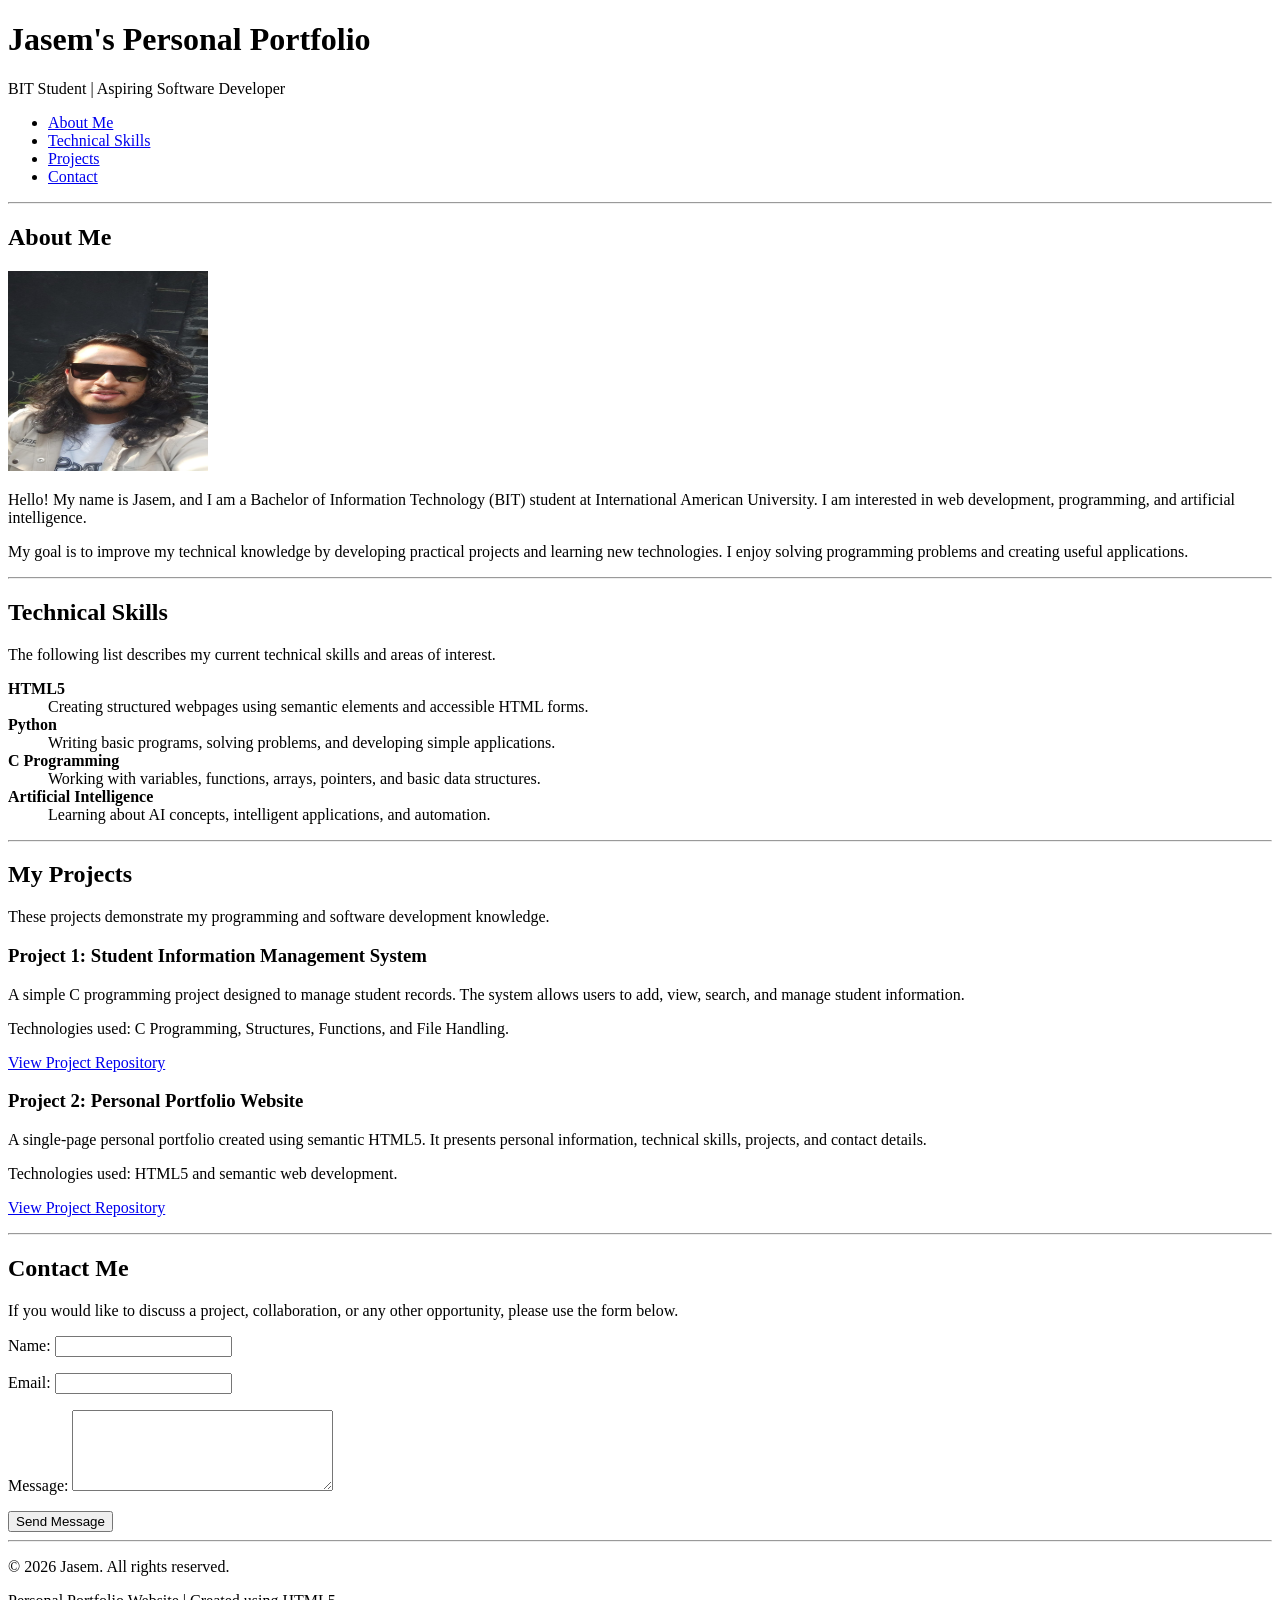
==== index.html @ 4347d5b0 "inital commit" ====
<!DOCTYPE html>
<html lang="en">

<head>
    <meta charset="UTF-8">
    <meta name="viewport" content="width=device-width, initial-scale=1.0">
    <title>Jasem | Personal Portfolio</title>
    <meta name="description" content="Personal portfolio of Jasem, a BIT student and aspiring software developer.">
</head>

<body>

    <header>
        <h1>Jasem's Personal Portfolio</h1>

        <p>BIT Student | Aspiring Software Developer</p>

        <nav aria-label="Main navigation">
            <ul>
                <li><a href="#about">About Me</a></li>
                <li><a href="#skills">Technical Skills</a></li>
                <li><a href="#projects">Projects</a></li>
                <li><a href="#contact">Contact</a></li>
            </ul>
        </nav>
    </header>

    <hr>

    <main>

        <section id="about">
            <h2>About Me</h2>

            <img src="images/profile.jpeg"
                 alt="Profile photograph of Jasem"
                 width="200"
                 height="200">

            <p>
                Hello! My name is Jasem, and I am a Bachelor of
                Information Technology (BIT) student at International
                 American University. I am interested in web development,
                programming, and artificial intelligence.
            </p>

            <p>
                My goal is to improve my technical knowledge by
                developing practical projects and learning new
                technologies. I enjoy solving programming problems
                and creating useful applications.
            </p>
        </section>

        <hr>

        <section id="skills">
            <h2>Technical Skills</h2>

            <p>
                The following list describes my current technical
                skills and areas of interest.
            </p>

            <dl>
                <dt><strong>HTML5</strong></dt>
                <dd>
                    Creating structured webpages using semantic
                    elements and accessible HTML forms.
                </dd>

                <dt><strong>Python</strong></dt>
                <dd>
                    Writing basic programs, solving problems,
                    and developing simple applications.
                </dd>

                <dt><strong>C Programming</strong></dt>
                <dd>
                    Working with variables, functions, arrays,
                    pointers, and basic data structures.
                </dd>

                <dt><strong>Artificial Intelligence</strong></dt>
                <dd>
                    Learning about AI concepts, intelligent
                    applications, and automation.
                </dd>
            </dl>
        </section>

        <hr>

        <section id="projects">
            <h2>My Projects</h2>

            <p>
                These projects demonstrate my programming and
                software development knowledge.
            </p>

            <article>
                <h3>Project 1: Student Information Management System</h3>

                <p>
                    A simple C programming project designed to
                    manage student records. The system allows
                    users to add, view, search, and manage
                    student information.
                </p>

                <p>
                    Technologies used: C Programming, Structures,
                    Functions, and File Handling.
                </p>

                <p>
                    <a href="https://github.com/MuhammadMiya106/student-information-system">
                        View Project Repository
                    </a>
                </p>
            </article>

            <article>
                <h3>Project 2: Personal Portfolio Website</h3>

                <p>
                    A single-page personal portfolio created
                    using semantic HTML5. It presents personal
                    information, technical skills, projects,
                    and contact details.
                </p>

                <p>
                    Technologies used: HTML5 and semantic
                    web development.
                </p>

                <p>
                    <a href="https://github.com/MuhammadMiya106/personal-portfolio">
                        View Project Repository
                    </a>
                </p>
            </article>
        </section>

        <hr>

        <section id="contact">
            <h2>Contact Me</h2>

            <p>
                If you would like to discuss a project,
                collaboration, or any other opportunity,
                please use the form below.
            </p>

            <form action="mailto:your-email@example.com"
                  method="post"
                  enctype="text/plain">

                <p>
                    <label for="name">Name:</label>
                    <input type="text"
                           id="name"
                           name="name"
                           autocomplete="name"
                           required>
                </p>

                <p>
                    <label for="email">Email:</label>
                    <input type="email"
                           id="email"
                           name="email"
                           autocomplete="email"
                           required>
                </p>

                <p>
                    <label for="message">Message:</label>
                    <textarea id="message"
                              name="message"
                              rows="5"
                              cols="30"
                              required></textarea>
                </p>

                <button type="submit">Send Message</button>

            </form>
        </section>

    </main>

    <hr>

    <footer>
        <p>
            &copy; 2026 Jasem. All rights reserved.
        </p>

        <p>
            Personal Portfolio Website | Created using HTML5
        </p>
    </footer>

</body>
</html>
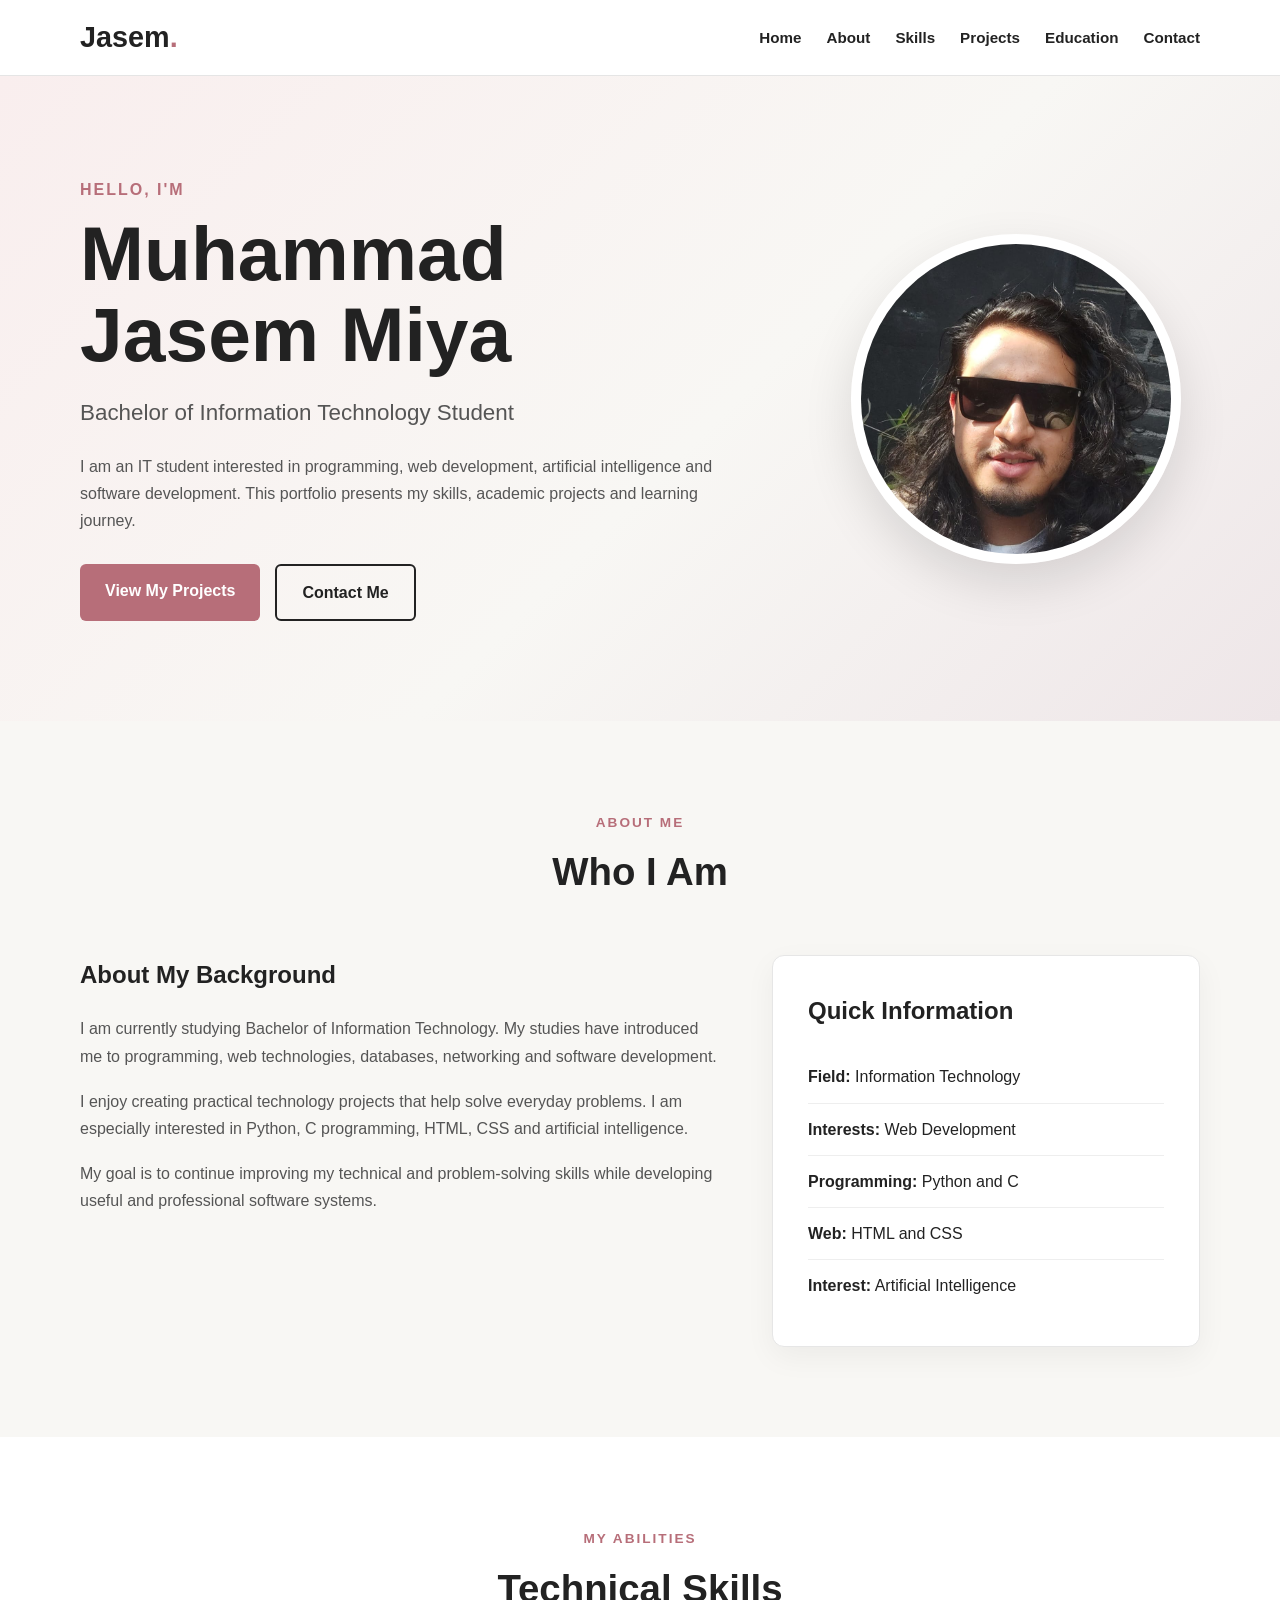
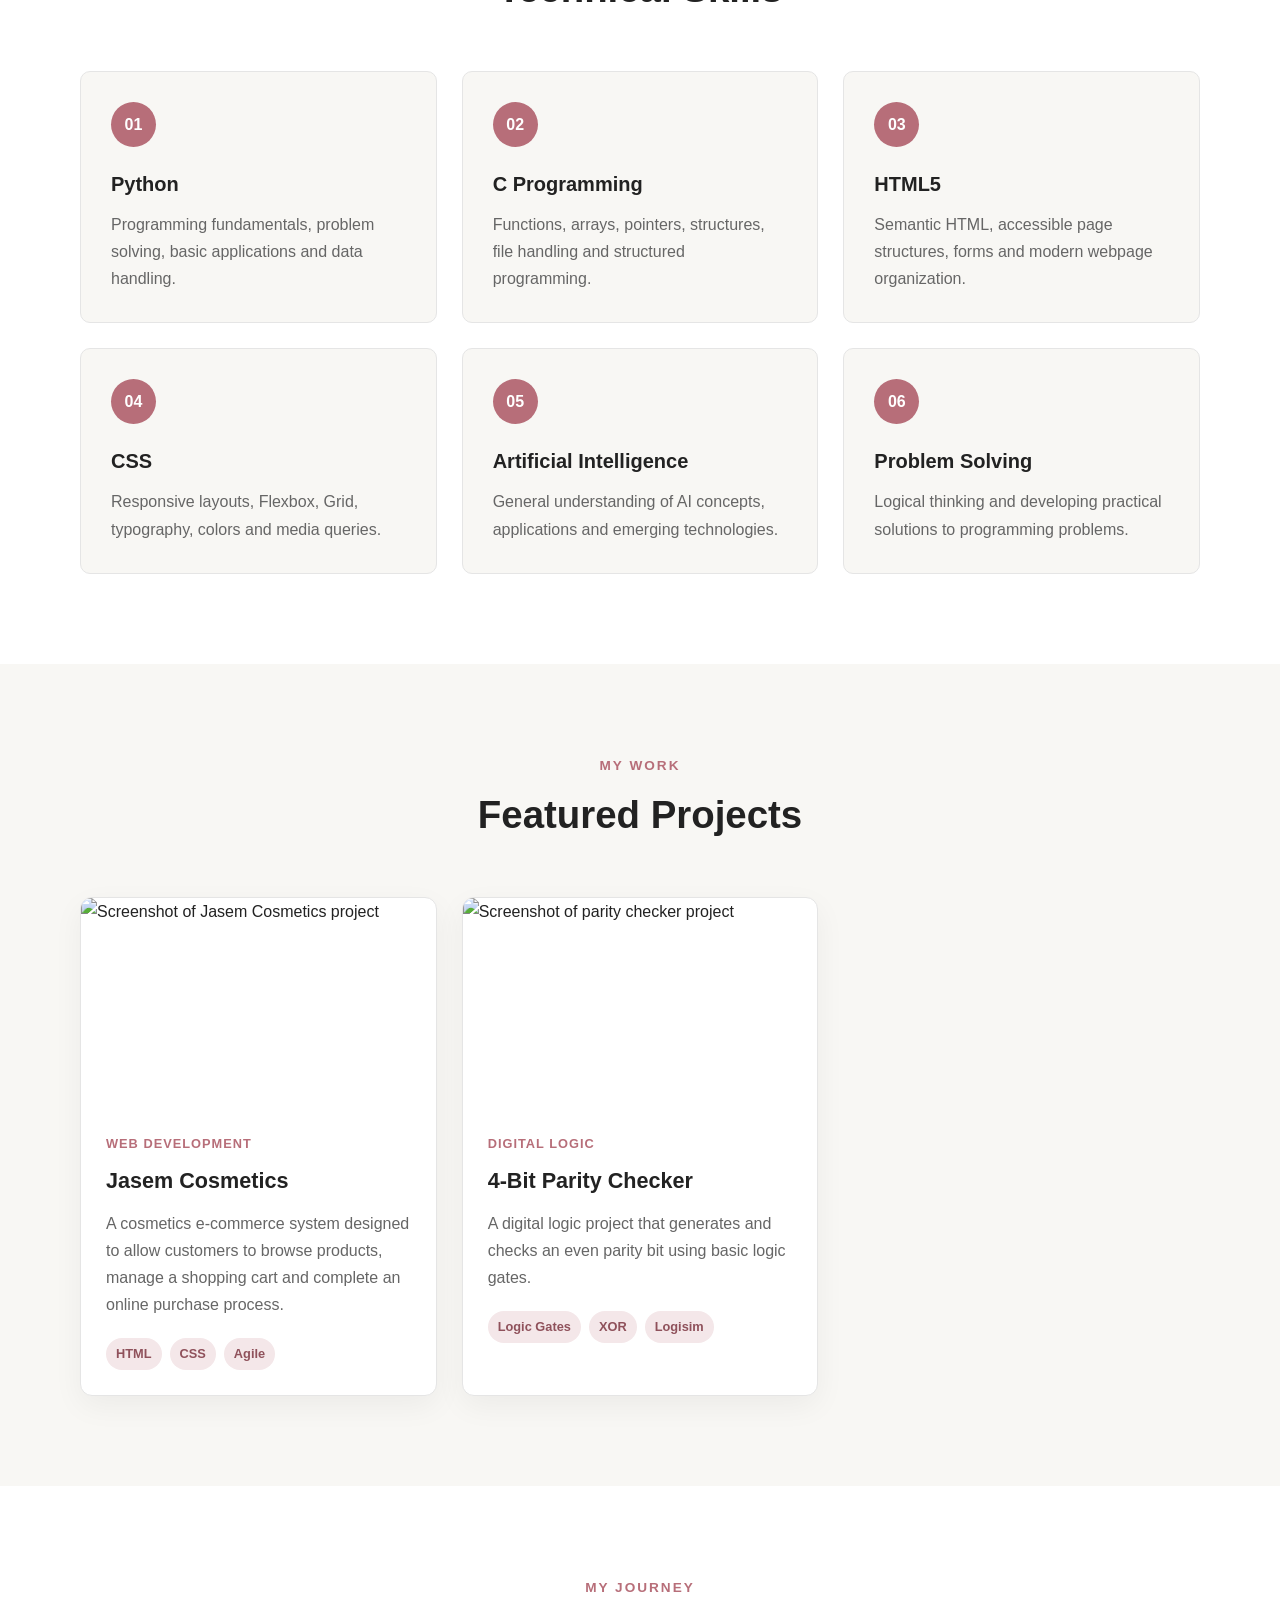
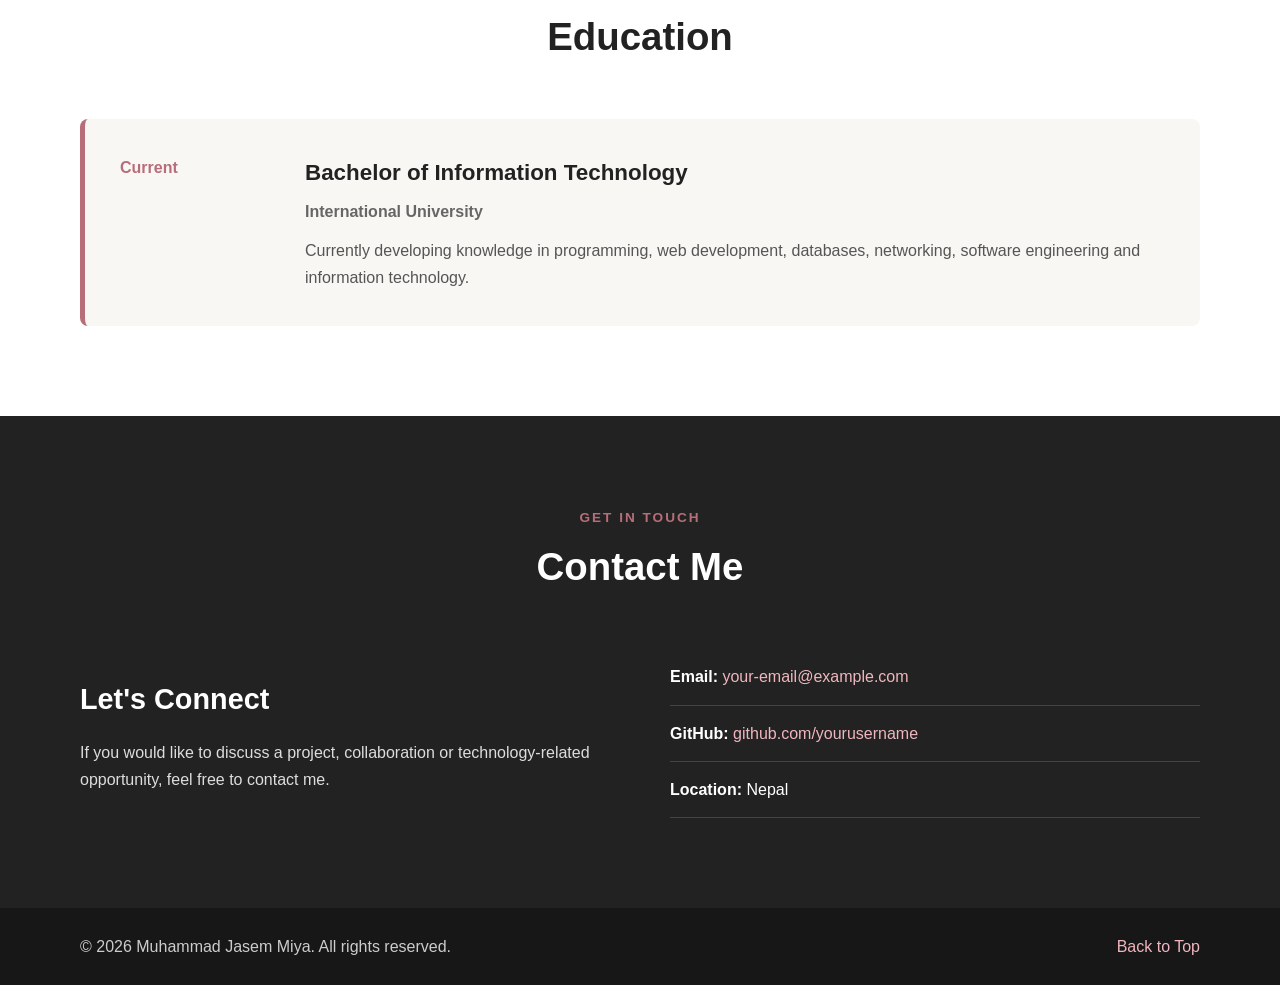
==== commit fc4f16c5: "update personal portfolio" ====
--- a/index.html
+++ b/index.html
@@ -1,209 +1,456 @@
-
 <!DOCTYPE html>
 <html lang="en">
-
 <head>
     <meta charset="UTF-8">
     <meta name="viewport" content="width=device-width, initial-scale=1.0">
-    <title>Jasem | Personal Portfolio</title>
-    <meta name="description" content="Personal portfolio of Jasem, a BIT student and aspiring software developer.">
+
+    <meta name="description"
+          content="Personal portfolio website showcasing skills, projects, education and contact information.">
+
+    <title>Muhammad Jasem Miya | Personal Portfolio</title>
+
+    <link rel="stylesheet" href="style.css">
 </head>
 
 <body>
 
-    <header>
-        <h1>Jasem's Personal Portfolio</h1>
-
-        <p>BIT Student | Aspiring Software Developer</p>
-
-        <nav aria-label="Main navigation">
-            <ul>
-                <li><a href="#about">About Me</a></li>
-                <li><a href="#skills">Technical Skills</a></li>
-                <li><a href="#projects">Projects</a></li>
-                <li><a href="#contact">Contact</a></li>
-            </ul>
-        </nav>
+    <!-- Header -->
+    <header class="site-header">
+
+        <div class="container header-container">
+
+            <a href="#home" class="logo">
+                Jasem<span>.</span>
+            </a>
+
+            <!-- Navigation -->
+            <nav class="navigation" aria-label="Main navigation">
+                <ul>
+                    <li><a href="#home">Home</a></li>
+                    <li><a href="#about">About</a></li>
+                    <li><a href="#skills">Skills</a></li>
+                    <li><a href="#projects">Projects</a></li>
+                    <li><a href="#education">Education</a></li>
+                    <li><a href="#contact">Contact</a></li>
+                </ul>
+            </nav>
+
+        </div>
+
     </header>
 
-    <hr>
 
     <main>
 
-        <section id="about">
-            <h2>About Me</h2>
-
-            <img src="images/profile.jpeg"
-                 alt="Profile photograph of Jasem"
-                 width="200"
-                 height="200">
+        <!-- Hero Section -->
+        <section id="home" class="hero">
+
+            <div class="container hero-container">
+
+                <div class="hero-content">
+
+                    <p class="hero-intro">Hello, I'm</p>
+
+                    <h1>
+                        Muhammad Jasem Miya
+                    </h1>
+
+                    <h2>
+                        Bachelor of Information Technology Student
+                    </h2>
+
+                    <p>
+                        I am an IT student interested in programming, web development,
+                        artificial intelligence and software development. This portfolio
+                        presents my skills, academic projects and learning journey.
+                    </p>
+
+                    <div class="hero-buttons">
+                        <a href="#projects" class="button primary-button">
+                            View My Projects
+                        </a>
+
+                        <a href="#contact" class="button secondary-button">
+                            Contact Me
+                        </a>
+                    </div>
+
+                </div>
+
+
+                <div class="hero-image">
+
+                    <img
+                        src="images/profile.jpeg"
+                        alt="Profile photograph of Muhammad Jasem Miya"
+                    >
+
+                </div>
+
+            </div>
+
+        </section>
+
+
+        <!-- About Section -->
+        <section id="about" class="section">
+
+            <div class="container">
+
+                <div class="section-heading">
+                    <p>About Me</p>
+                    <h2>Who I Am</h2>
+                </div>
+
+                <div class="about-content">
+
+                    <article class="about-text">
+
+                        <h3>About My Background</h3>
+
+                        <p>
+                            I am currently studying Bachelor of Information Technology.
+                            My studies have introduced me to programming, web technologies,
+                            databases, networking and software development.
+                        </p>
+
+                        <p>
+                            I enjoy creating practical technology projects that help solve
+                            everyday problems. I am especially interested in Python,
+                            C programming, HTML, CSS and artificial intelligence.
+                        </p>
+
+                        <p>
+                            My goal is to continue improving my technical and problem-solving
+                            skills while developing useful and professional software systems.
+                        </p>
+
+                    </article>
+
+
+                    <aside class="about-card">
+
+                        <h3>Quick Information</h3>
+
+                        <ul>
+                            <li><strong>Field:</strong> Information Technology</li>
+                            <li><strong>Interests:</strong> Web Development</li>
+                            <li><strong>Programming:</strong> Python and C</li>
+                            <li><strong>Web:</strong> HTML and CSS</li>
+                            <li><strong>Interest:</strong> Artificial Intelligence</li>
+                        </ul>
+
+                    </aside>
+
+                </div>
+
+            </div>
+
+        </section>
+
+
+        <!-- Skills Section -->
+        <section id="skills" class="section skills-section">
+
+            <div class="container">
+
+                <div class="section-heading">
+                    <p>My Abilities</p>
+                    <h2>Technical Skills</h2>
+                </div>
+
+
+                <div class="skills-grid">
+
+                    <article class="skill-card">
+
+                        <div class="skill-icon">01</div>
+
+                        <h3>Python</h3>
+
+                        <p>
+                            Programming fundamentals, problem solving,
+                            basic applications and data handling.
+                        </p>
+
+                    </article>
+
+
+                    <article class="skill-card">
+
+                        <div class="skill-icon">02</div>
+
+                        <h3>C Programming</h3>
+
+                        <p>
+                            Functions, arrays, pointers, structures,
+                            file handling and structured programming.
+                        </p>
+
+                    </article>
+
+
+                    <article class="skill-card">
+
+                        <div class="skill-icon">03</div>
+
+                        <h3>HTML5</h3>
+
+                        <p>
+                            Semantic HTML, accessible page structures,
+                            forms and modern webpage organization.
+                        </p>
+
+                    </article>
+
+
+                    <article class="skill-card">
+
+                        <div class="skill-icon">04</div>
+
+                        <h3>CSS</h3>
+
+                        <p>
+                            Responsive layouts, Flexbox, Grid,
+                            typography, colors and media queries.
+                        </p>
+
+                    </article>
+
+
+                    <article class="skill-card">
+
+                        <div class="skill-icon">05</div>
+
+                        <h3>Artificial Intelligence</h3>
+
+                        <p>
+                            General understanding of AI concepts,
+                            applications and emerging technologies.
+                        </p>
+
+                    </article>
+
+
+                    <article class="skill-card">
+
+                        <div class="skill-icon">06</div>
+
+                        <h3>Problem Solving</h3>
+
+                        <p>
+                            Logical thinking and developing practical
+                            solutions to programming problems.
+                        </p>
+
+                    </article>
+
+                </div>
+
+            </div>
+
+        </section>
+
+
+        <!-- Projects Section -->
+        <section id="projects" class="section">
+
+            <div class="container">
+
+                <div class="section-heading">
+                    <p>My Work</p>
+                    <h2>Featured Projects</h2>
+                </div>
+
+
+                <div class="projects-grid">
+
+                    <article class="project-card">
+
+                        <img
+                            src="assets/project1.jpg"
+                            alt="Screenshot of Jasem Cosmetics project"
+                        >
+
+                        <div class="project-content">
+
+                            <p class="project-category">
+                                Web Development
+                            </p>
+
+                            <h3>Jasem Cosmetics</h3>
+
+                            <p>
+                                A cosmetics e-commerce system designed to allow
+                                customers to browse products, manage a shopping
+                                cart and complete an online purchase process.
+                            </p>
+
+                            <ul class="project-tags">
+                                <li>HTML</li>
+                                <li>CSS</li>
+                                <li>Agile</li>
+                            </ul>
+
+                        </div>
+
+                    </article>
+
+                    <article class="project-card">
+
+                        <img
+                            src="assets/project3.jpg"
+                            alt="Screenshot of parity checker project"
+                        >
+
+                        <div class="project-content">
+
+                            <p class="project-category">
+                                Digital Logic
+                            </p>
+
+                            <h3>4-Bit Parity Checker</h3>
+
+                            <p>
+                                A digital logic project that generates and checks
+                                an even parity bit using basic logic gates.
+                            </p>
+
+                            <ul class="project-tags">
+                                <li>Logic Gates</li>
+                                <li>XOR</li>
+                                <li>Logisim</li>
+                            </ul>
+
+                        </div>
+
+                    </article>
+
+                </div>
+
+            </div>
+
+        </section>
+
+
+        <!-- Education Section -->
+        <section id="education" class="section education-section">
+
+            <div class="container">
+
+                <div class="section-heading">
+                    <p>My Journey</p>
+                    <h2>Education</h2>
+                </div>
+
+
+                <div class="education-card">
+
+                    <div class="education-year">
+                        Current
+                    </div>
+
+                    <div class="education-content">
+
+                        <h3>Bachelor of Information Technology</h3>
+
+                        <h4>International University</h4>
+
+                        <p>
+                            Currently developing knowledge in programming,
+                            web development, databases, networking,
+                            software engineering and information technology.
+                        </p>
+
+                    </div>
+
+                </div>
+
+            </div>
+
+        </section>
+
+
+        <!-- Contact Section -->
+        <section id="contact" class="section contact-section">
+
+            <div class="container">
+
+                <div class="section-heading">
+                    <p>Get In Touch</p>
+                    <h2>Contact Me</h2>
+                </div>
+
+
+                <div class="contact-content">
+
+                    <div class="contact-text">
+
+                        <h3>Let's Connect</h3>
+
+                        <p>
+                            If you would like to discuss a project, collaboration
+                            or technology-related opportunity, feel free to contact me.
+                        </p>
+
+                    </div>
+
+
+                    <address class="contact-details">
+
+                        <p>
+                            <strong>Email:</strong>
+                            <a href="mailto:your-email@example.com">
+                                your-email@example.com
+                            </a>
+                        </p>
+
+                        <p>
+                            <strong>GitHub:</strong>
+                            <a
+                                href="https://github.com/"
+                                target="_blank"
+                                rel="noopener noreferrer"
+                            >
+                                github.com/yourusername
+                            </a>
+                        </p>
+
+                        <p>
+                            <strong>Location:</strong>
+                            Nepal
+                        </p>
+
+                    </address>
+
+                </div>
+
+            </div>
+
+        </section>
+
+    </main>
+
+
+    <!-- Footer -->
+    <footer class="site-footer">
+
+        <div class="container footer-container">
 
             <p>
-                Hello! My name is Jasem, and I am a Bachelor of
-                Information Technology (BIT) student at International
-                 American University. I am interested in web development,
-                programming, and artificial intelligence.
+                &copy; 2026 Muhammad Jasem Miya. All rights reserved.
             </p>
 
-            <p>
-                My goal is to improve my technical knowledge by
-                developing practical projects and learning new
-                technologies. I enjoy solving programming problems
-                and creating useful applications.
-            </p>
-        </section>
-
-        <hr>
-
-        <section id="skills">
-            <h2>Technical Skills</h2>
-
-            <p>
-                The following list describes my current technical
-                skills and areas of interest.
-            </p>
-
-            <dl>
-                <dt><strong>HTML5</strong></dt>
-                <dd>
-                    Creating structured webpages using semantic
-                    elements and accessible HTML forms.
-                </dd>
-
-                <dt><strong>Python</strong></dt>
-                <dd>
-                    Writing basic programs, solving problems,
-                    and developing simple applications.
-                </dd>
-
-                <dt><strong>C Programming</strong></dt>
-                <dd>
-                    Working with variables, functions, arrays,
-                    pointers, and basic data structures.
-                </dd>
-
-                <dt><strong>Artificial Intelligence</strong></dt>
-                <dd>
-                    Learning about AI concepts, intelligent
-                    applications, and automation.
-                </dd>
-            </dl>
-        </section>
-
-        <hr>
-
-        <section id="projects">
-            <h2>My Projects</h2>
-
-            <p>
-                These projects demonstrate my programming and
-                software development knowledge.
-            </p>
-
-            <article>
-                <h3>Project 1: Student Information Management System</h3>
-
-                <p>
-                    A simple C programming project designed to
-                    manage student records. The system allows
-                    users to add, view, search, and manage
-                    student information.
-                </p>
-
-                <p>
-                    Technologies used: C Programming, Structures,
-                    Functions, and File Handling.
-                </p>
-
-                <p>
-                    <a href="https://github.com/MuhammadMiya106/student-information-system">
-                        View Project Repository
-                    </a>
-                </p>
-            </article>
-
-            <article>
-                <h3>Project 2: Personal Portfolio Website</h3>
-
-                <p>
-                    A single-page personal portfolio created
-                    using semantic HTML5. It presents personal
-                    information, technical skills, projects,
-                    and contact details.
-                </p>
-
-                <p>
-                    Technologies used: HTML5 and semantic
-                    web development.
-                </p>
-
-                <p>
-                    <a href="https://github.com/MuhammadMiya106/personal-portfolio">
-                        View Project Repository
-                    </a>
-                </p>
-            </article>
-        </section>
-
-        <hr>
-
-        <section id="contact">
-            <h2>Contact Me</h2>
-
-            <p>
-                If you would like to discuss a project,
-                collaboration, or any other opportunity,
-                please use the form below.
-            </p>
-
-            <form action="mailto:your-email@example.com"
-                  method="post"
-                  enctype="text/plain">
-
-                <p>
-                    <label for="name">Name:</label>
-                    <input type="text"
-                           id="name"
-                           name="name"
-                           autocomplete="name"
-                           required>
-                </p>
-
-                <p>
-                    <label for="email">Email:</label>
-                    <input type="email"
-                           id="email"
-                           name="email"
-                           autocomplete="email"
-                           required>
-                </p>
-
-                <p>
-                    <label for="message">Message:</label>
-                    <textarea id="message"
-                              name="message"
-                              rows="5"
-                              cols="30"
-                              required></textarea>
-                </p>
-
-                <button type="submit">Send Message</button>
-
-            </form>
-        </section>
-
-    </main>
-
-    <hr>
-
-    <footer>
-        <p>
-            &copy; 2026 Jasem. All rights reserved.
-        </p>
-
-        <p>
-            Personal Portfolio Website | Created using HTML5
-        </p>
+            <nav aria-label="Footer navigation">
+
+                <ul>
+                    <li><a href="#home">Back to Top</a></li>
+                </ul>
+
+            </nav>
+
+        </div>
+
     </footer>
 
 </body>
--- a/style.css
+++ b/style.css
@@ -0,0 +1,616 @@
+/* =========================================================
+   GLOBAL STYLES
+   ========================================================= */
+
+* {
+    margin: 0;
+    padding: 0;
+    box-sizing: border-box;
+}
+
+html {
+    scroll-behavior: smooth;
+}
+
+body {
+    font-family: Arial, Helvetica, sans-serif;
+    line-height: 1.7;
+    color: #222222;
+    background-color: #f8f7f4;
+}
+
+img {
+    max-width: 100%;
+    display: block;
+}
+
+a {
+    color: inherit;
+}
+
+ul {
+    list-style: none;
+}
+
+.container {
+    width: min(1120px, 92%);
+    margin: 0 auto;
+}
+
+
+/* =========================================================
+   HEADER
+   ========================================================= */
+
+.site-header {
+    background-color: #ffffff;
+    border-bottom: 1px solid #e5e5e5;
+    position: sticky;
+    top: 0;
+    z-index: 1000;
+}
+
+.header-container {
+    min-height: 75px;
+    display: flex;
+    align-items: center;
+    justify-content: space-between;
+    gap: 30px;
+}
+
+.logo {
+    font-size: 1.8rem;
+    font-weight: 800;
+    text-decoration: none;
+    color: #222222;
+}
+
+.logo span {
+    color: #b76e79;
+}
+
+.navigation ul {
+    display: flex;
+    align-items: center;
+    gap: 25px;
+}
+
+.navigation a {
+    text-decoration: none;
+    font-size: 0.95rem;
+    font-weight: 600;
+    transition: color 0.3s ease;
+}
+
+.navigation a:hover,
+.navigation a:focus {
+    color: #b76e79;
+}
+
+
+/* =========================================================
+   HERO SECTION
+   ========================================================= */
+
+.hero {
+    background:
+        linear-gradient(
+            135deg,
+            #f9eeee 0%,
+            #f8f7f4 55%,
+            #eee6e8 100%
+        );
+
+    padding: 100px 0;
+}
+
+.hero-container {
+    display: grid;
+    grid-template-columns: 1.3fr 0.7fr;
+    align-items: center;
+    gap: 70px;
+}
+
+.hero-intro {
+    color: #b76e79;
+    font-weight: 700;
+    text-transform: uppercase;
+    letter-spacing: 2px;
+    margin-bottom: 10px;
+}
+
+.hero h1 {
+    font-size: clamp(2.5rem, 6vw, 4.8rem);
+    line-height: 1.05;
+    margin-bottom: 20px;
+    color: #222222;
+}
+
+.hero h2 {
+    font-size: 1.4rem;
+    font-weight: 500;
+    color: #555555;
+    margin-bottom: 20px;
+}
+
+.hero-content > p:not(.hero-intro) {
+    max-width: 650px;
+    color: #555555;
+    margin-bottom: 30px;
+}
+
+.hero-image {
+    display: flex;
+    justify-content: center;
+}
+
+.hero-image img {
+    width: 330px;
+    height: 330px;
+    object-fit: cover;
+    border-radius: 50%;
+    border: 10px solid #ffffff;
+    box-shadow: 0 20px 50px rgba(0, 0, 0, 0.12);
+}
+
+.hero-buttons {
+    display: flex;
+    flex-wrap: wrap;
+    gap: 15px;
+}
+
+.button {
+    display: inline-block;
+    padding: 13px 25px;
+    border-radius: 6px;
+    text-decoration: none;
+    font-weight: 700;
+    transition: all 0.3s ease;
+}
+
+.primary-button {
+    background-color: #b76e79;
+    color: #ffffff;
+}
+
+.primary-button:hover,
+.primary-button:focus {
+    background-color: #945762;
+    transform: translateY(-2px);
+}
+
+.secondary-button {
+    background-color: transparent;
+    color: #222222;
+    border: 2px solid #222222;
+}
+
+.secondary-button:hover,
+.secondary-button:focus {
+    background-color: #222222;
+    color: #ffffff;
+}
+
+
+/* =========================================================
+   GENERAL SECTIONS
+   ========================================================= */
+
+.section {
+    padding: 90px 0;
+}
+
+.section-heading {
+    text-align: center;
+    margin-bottom: 50px;
+}
+
+.section-heading p {
+    color: #b76e79;
+    text-transform: uppercase;
+    font-size: 0.85rem;
+    font-weight: 700;
+    letter-spacing: 2px;
+    margin-bottom: 5px;
+}
+
+.section-heading h2 {
+    font-size: 2.4rem;
+    color: #222222;
+}
+
+
+/* =========================================================
+   ABOUT SECTION
+   ========================================================= */
+
+.about-content {
+    display: grid;
+    grid-template-columns: 1.5fr 1fr;
+    gap: 50px;
+    align-items: start;
+}
+
+.about-text h3,
+.about-card h3 {
+    font-size: 1.5rem;
+    margin-bottom: 20px;
+}
+
+.about-text p {
+    color: #555555;
+    margin-bottom: 18px;
+}
+
+.about-card {
+    background-color: #ffffff;
+    padding: 35px;
+    border-radius: 12px;
+    border: 1px solid #e6e6e6;
+    box-shadow: 0 10px 30px rgba(0, 0, 0, 0.05);
+}
+
+.about-card li {
+    padding: 12px 0;
+    border-bottom: 1px solid #eeeeee;
+}
+
+.about-card li:last-child {
+    border-bottom: none;
+}
+
+
+/* =========================================================
+   SKILLS SECTION
+   ========================================================= */
+
+.skills-section {
+    background-color: #ffffff;
+}
+
+.skills-grid {
+    display: grid;
+    grid-template-columns: repeat(3, 1fr);
+    gap: 25px;
+}
+
+.skill-card {
+    padding: 30px;
+    background-color: #f8f7f4;
+    border: 1px solid #e5e5e5;
+    border-radius: 10px;
+    transition: transform 0.3s ease,
+                box-shadow 0.3s ease;
+}
+
+.skill-card:hover {
+    transform: translateY(-6px);
+    box-shadow: 0 15px 35px rgba(0, 0, 0, 0.08);
+}
+
+.skill-icon {
+    width: 45px;
+    height: 45px;
+    display: flex;
+    align-items: center;
+    justify-content: center;
+    margin-bottom: 20px;
+    background-color: #b76e79;
+    color: #ffffff;
+    border-radius: 50%;
+    font-weight: 700;
+}
+
+.skill-card h3 {
+    margin-bottom: 10px;
+    font-size: 1.25rem;
+}
+
+.skill-card p {
+    color: #666666;
+}
+
+
+/* =========================================================
+   PROJECT SECTION
+   ========================================================= */
+
+.projects-grid {
+    display: grid;
+    grid-template-columns: repeat(3, 1fr);
+    gap: 25px;
+}
+
+.project-card {
+    overflow: hidden;
+    background-color: #ffffff;
+    border-radius: 12px;
+    border: 1px solid #e5e5e5;
+    box-shadow: 0 10px 30px rgba(0, 0, 0, 0.05);
+    transition: transform 0.3s ease,
+                box-shadow 0.3s ease;
+}
+
+.project-card:hover {
+    transform: translateY(-7px);
+    box-shadow: 0 20px 40px rgba(0, 0, 0, 0.1);
+}
+
+.project-card > img {
+    width: 100%;
+    height: 210px;
+    object-fit: cover;
+}
+
+.project-content {
+    padding: 25px;
+}
+
+.project-category {
+    color: #b76e79;
+    font-size: 0.8rem;
+    text-transform: uppercase;
+    font-weight: 700;
+    letter-spacing: 1px;
+    margin-bottom: 8px;
+}
+
+.project-content h3 {
+    font-size: 1.35rem;
+    margin-bottom: 10px;
+}
+
+.project-content > p:not(.project-category) {
+    color: #666666;
+    margin-bottom: 20px;
+}
+
+.project-tags {
+    display: flex;
+    flex-wrap: wrap;
+    gap: 8px;
+}
+
+.project-tags li {
+    background-color: #f4e7e9;
+    color: #8f515b;
+    padding: 5px 10px;
+    border-radius: 20px;
+    font-size: 0.8rem;
+    font-weight: 600;
+}
+
+
+/* =========================================================
+   EDUCATION SECTION
+   ========================================================= */
+
+.education-section {
+    background-color: #ffffff;
+}
+
+.education-card {
+    display: grid;
+    grid-template-columns: 150px 1fr;
+    gap: 35px;
+    background-color: #f8f7f4;
+    padding: 35px;
+    border-left: 5px solid #b76e79;
+    border-radius: 8px;
+}
+
+.education-year {
+    font-weight: 700;
+    color: #b76e79;
+}
+
+.education-content h3 {
+    font-size: 1.4rem;
+    margin-bottom: 5px;
+}
+
+.education-content h4 {
+    color: #666666;
+    margin-bottom: 12px;
+}
+
+.education-content p {
+    color: #555555;
+}
+
+
+/* =========================================================
+   CONTACT SECTION
+   ========================================================= */
+
+.contact-section {
+    background-color: #222222;
+    color: #ffffff;
+}
+
+.contact-section .section-heading h2 {
+    color: #ffffff;
+}
+
+.contact-content {
+    display: grid;
+    grid-template-columns: 1fr 1fr;
+    gap: 60px;
+    align-items: center;
+}
+
+.contact-text h3 {
+    font-size: 1.8rem;
+    margin-bottom: 15px;
+}
+
+.contact-text p {
+    color: #dddddd;
+}
+
+.contact-details {
+    font-style: normal;
+}
+
+.contact-details p {
+    padding: 14px 0;
+    border-bottom: 1px solid #444444;
+}
+
+.contact-details a {
+    color: #f0b6bf;
+    text-decoration: none;
+}
+
+.contact-details a:hover,
+.contact-details a:focus {
+    text-decoration: underline;
+}
+
+
+/* =========================================================
+   FOOTER
+   ========================================================= */
+
+.site-footer {
+    background-color: #171717;
+    color: #cccccc;
+    padding: 25px 0;
+}
+
+.footer-container {
+    display: flex;
+    align-items: center;
+    justify-content: space-between;
+    gap: 20px;
+}
+
+.footer-container a {
+    color: #f0b6bf;
+    text-decoration: none;
+}
+
+
+/* =========================================================
+   TABLET RESPONSIVE DESIGN
+   ========================================================= */
+
+@media (max-width: 900px) {
+
+    .header-container {
+        flex-direction: column;
+        justify-content: center;
+        padding: 15px 0;
+    }
+
+    .navigation ul {
+        flex-wrap: wrap;
+        justify-content: center;
+        gap: 15px;
+    }
+
+    .hero-container {
+        grid-template-columns: 1fr;
+        text-align: center;
+    }
+
+    .hero-content > p:not(.hero-intro) {
+        margin-left: auto;
+        margin-right: auto;
+    }
+
+    .hero-buttons {
+        justify-content: center;
+    }
+
+    .about-content {
+        grid-template-columns: 1fr;
+    }
+
+    .skills-grid {
+        grid-template-columns: repeat(2, 1fr);
+    }
+
+    .projects-grid {
+        grid-template-columns: repeat(2, 1fr);
+    }
+
+    .contact-content {
+        grid-template-columns: 1fr;
+    }
+}
+
+
+/* =========================================================
+   MOBILE RESPONSIVE DESIGN
+   ========================================================= */
+
+@media (max-width: 600px) {
+
+    .section {
+        padding: 65px 0;
+    }
+
+    .hero {
+        padding: 70px 0;
+    }
+
+    .hero h1 {
+        font-size: 2.5rem;
+    }
+
+    .hero h2 {
+        font-size: 1.15rem;
+    }
+
+    .hero-image img {
+        width: 240px;
+        height: 240px;
+    }
+
+    .navigation ul {
+        gap: 10px 15px;
+    }
+
+    .navigation a {
+        font-size: 0.85rem;
+    }
+
+    .section-heading h2 {
+        font-size: 2rem;
+    }
+
+    .skills-grid,
+    .projects-grid {
+        grid-template-columns: 1fr;
+    }
+
+    .education-card {
+        grid-template-columns: 1fr;
+        gap: 10px;
+    }
+
+    .footer-container {
+        flex-direction: column;
+        text-align: center;
+    }
+
+    .hero-buttons {
+        flex-direction: column;
+    }
+
+    .button {
+        text-align: center;
+    }
+}
+
+
+/* =========================================================
+   ACCESSIBILITY
+   ========================================================= */
+
+a:focus-visible,
+button:focus-visible {
+    outline: 3px solid #b76e79;
+    outline-offset: 3px;
+}
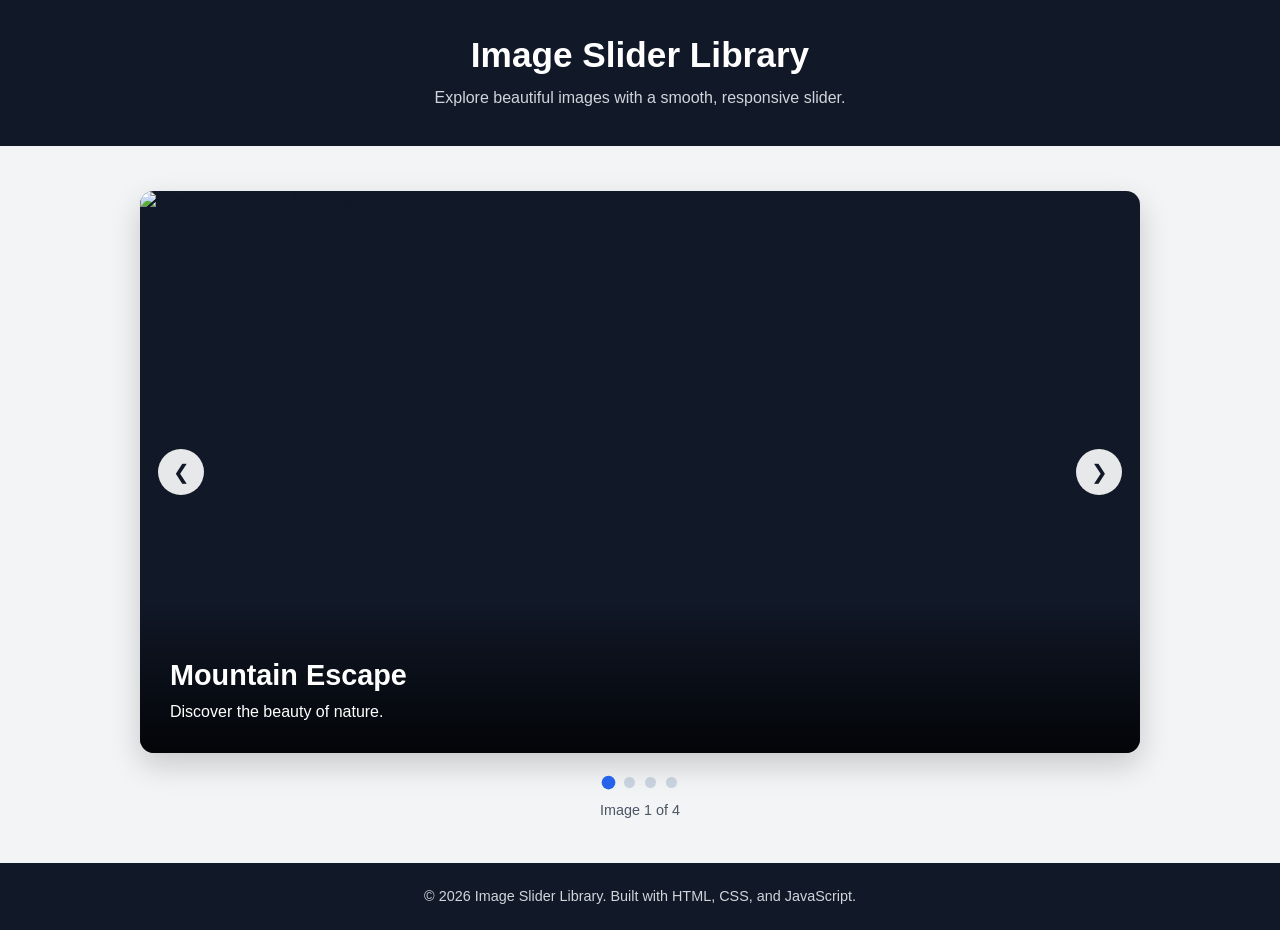
==== commit 047f8fba: "image slider library" ====
--- a/index.html
+++ b/index.html
@@ -1,457 +1,108 @@
+
 <!DOCTYPE html>
 <html lang="en">
 <head>
     <meta charset="UTF-8">
     <meta name="viewport" content="width=device-width, initial-scale=1.0">
-
-    <meta name="description"
-          content="Personal portfolio website showcasing skills, projects, education and contact information.">
-
-    <title>Muhammad Jasem Miya | Personal Portfolio</title>
-
+    <meta name="description" content="A responsive image slider library built with HTML, CSS, and JavaScript.">
+    <title>Image Slider Library</title>
     <link rel="stylesheet" href="style.css">
+    <script src="slider.js" defer></script>
 </head>
-
 <body>
 
-    <!-- Header -->
     <header class="site-header">
-
-        <div class="container header-container">
-
-            <a href="#home" class="logo">
-                Jasem<span>.</span>
-            </a>
-
-            <!-- Navigation -->
-            <nav class="navigation" aria-label="Main navigation">
-                <ul>
-                    <li><a href="#home">Home</a></li>
-                    <li><a href="#about">About</a></li>
-                    <li><a href="#skills">Skills</a></li>
-                    <li><a href="#projects">Projects</a></li>
-                    <li><a href="#education">Education</a></li>
-                    <li><a href="#contact">Contact</a></li>
-                </ul>
-            </nav>
-
-        </div>
-
+        <h1>Image Slider Library</h1>
+        <p>Explore beautiful images with a smooth, responsive slider.</p>
     </header>
 
+    <main>
+        <section class="slider-section" aria-label="Image gallery">
+            <div class="slider-container">
 
-    <main>
+                <div class="slider-track" id="sliderTrack">
 
-        <!-- Hero Section -->
-        <section id="home" class="hero">
+                    <div class="slide">
+                        <img
+                            src="https://images.unsplash.com/photo-1500530855697-b586d89ba3ee?auto=format&fit=crop&w=1600&q=80"
+                            alt="Beautiful mountain landscape"
+                        >
+                        <div class="slide-caption">
+                            <h2>Mountain Escape</h2>
+                            <p>Discover the beauty of nature.</p>
+                        </div>
+                    </div>
 
-            <div class="container hero-container">
+                    <div class="slide">
+                        <img
+                            src="https://images.unsplash.com/photo-1470770841072-f978cf4d019e?auto=format&fit=crop&w=1600&q=80"
+                            alt="Mountain lake surrounded by green hills"
+                        >
+                        <div class="slide-caption">
+                            <h2>Peaceful Lake</h2>
+                            <p>Find peace in every moment.</p>
+                        </div>
+                    </div>
 
-                <div class="hero-content">
+                    <div class="slide">
+                        <img
+                            src="https://images.unsplash.com/photo-1507525428034-b723cf961d3e?auto=format&fit=crop&w=1600&q=80"
+                            alt="Blue ocean waves beside a sandy beach"
+                        >
+                        <div class="slide-caption">
+                            <h2>Ocean View</h2>
+                            <p>Enjoy the calm of the ocean.</p>
+                        </div>
+                    </div>
 
-                    <p class="hero-intro">Hello, I'm</p>
-
-                    <h1>
-                        Muhammad Jasem Miya
-                    </h1>
-
-                    <h2>
-                        Bachelor of Information Technology Student
-                    </h2>
-
-                    <p>
-                        I am an IT student interested in programming, web development,
-                        artificial intelligence and software development. This portfolio
-                        presents my skills, academic projects and learning journey.
-                    </p>
-
-                    <div class="hero-buttons">
-                        <a href="#projects" class="button primary-button">
-                            View My Projects
-                        </a>
-
-                        <a href="#contact" class="button secondary-button">
-                            Contact Me
-                        </a>
+                    <div class="slide">
+                        <img
+                            src="https://images.unsplash.com/photo-1441974231531-c6227db76b6e?auto=format&fit=crop&w=1600&q=80"
+                            alt="Sunlight shining through a green forest"
+                        >
+                        <div class="slide-caption">
+                            <h2>Green Forest</h2>
+                            <p>Reconnect with the natural world.</p>
+                        </div>
                     </div>
 
                 </div>
 
+                <button
+                    class="slider-button prev-button"
+                    id="prevButton"
+                    type="button"
+                    aria-label="Previous image"
+                >
+                    &#10094;
+                </button>
 
-                <div class="hero-image">
-
-                    <img
-                        src="images/profile.jpeg"
-                        alt="Profile photograph of Muhammad Jasem Miya"
-                    >
-
-                </div>
+                <button
+                    class="slider-button next-button"
+                    id="nextButton"
+                    type="button"
+                    aria-label="Next image"
+                >
+                    &#10095;
+                </button>
 
             </div>
 
+            <div
+                class="slider-dots"
+                id="sliderDots"
+                aria-label="Choose an image"
+            ></div>
+
+            <p class="slide-counter" id="slideCounter" aria-live="polite">
+                Image 1 of 4
+            </p>
         </section>
-
-
-        <!-- About Section -->
-        <section id="about" class="section">
-
-            <div class="container">
-
-                <div class="section-heading">
-                    <p>About Me</p>
-                    <h2>Who I Am</h2>
-                </div>
-
-                <div class="about-content">
-
-                    <article class="about-text">
-
-                        <h3>About My Background</h3>
-
-                        <p>
-                            I am currently studying Bachelor of Information Technology.
-                            My studies have introduced me to programming, web technologies,
-                            databases, networking and software development.
-                        </p>
-
-                        <p>
-                            I enjoy creating practical technology projects that help solve
-                            everyday problems. I am especially interested in Python,
-                            C programming, HTML, CSS and artificial intelligence.
-                        </p>
-
-                        <p>
-                            My goal is to continue improving my technical and problem-solving
-                            skills while developing useful and professional software systems.
-                        </p>
-
-                    </article>
-
-
-                    <aside class="about-card">
-
-                        <h3>Quick Information</h3>
-
-                        <ul>
-                            <li><strong>Field:</strong> Information Technology</li>
-                            <li><strong>Interests:</strong> Web Development</li>
-                            <li><strong>Programming:</strong> Python and C</li>
-                            <li><strong>Web:</strong> HTML and CSS</li>
-                            <li><strong>Interest:</strong> Artificial Intelligence</li>
-                        </ul>
-
-                    </aside>
-
-                </div>
-
-            </div>
-
-        </section>
-
-
-        <!-- Skills Section -->
-        <section id="skills" class="section skills-section">
-
-            <div class="container">
-
-                <div class="section-heading">
-                    <p>My Abilities</p>
-                    <h2>Technical Skills</h2>
-                </div>
-
-
-                <div class="skills-grid">
-
-                    <article class="skill-card">
-
-                        <div class="skill-icon">01</div>
-
-                        <h3>Python</h3>
-
-                        <p>
-                            Programming fundamentals, problem solving,
-                            basic applications and data handling.
-                        </p>
-
-                    </article>
-
-
-                    <article class="skill-card">
-
-                        <div class="skill-icon">02</div>
-
-                        <h3>C Programming</h3>
-
-                        <p>
-                            Functions, arrays, pointers, structures,
-                            file handling and structured programming.
-                        </p>
-
-                    </article>
-
-
-                    <article class="skill-card">
-
-                        <div class="skill-icon">03</div>
-
-                        <h3>HTML5</h3>
-
-                        <p>
-                            Semantic HTML, accessible page structures,
-                            forms and modern webpage organization.
-                        </p>
-
-                    </article>
-
-
-                    <article class="skill-card">
-
-                        <div class="skill-icon">04</div>
-
-                        <h3>CSS</h3>
-
-                        <p>
-                            Responsive layouts, Flexbox, Grid,
-                            typography, colors and media queries.
-                        </p>
-
-                    </article>
-
-
-                    <article class="skill-card">
-
-                        <div class="skill-icon">05</div>
-
-                        <h3>Artificial Intelligence</h3>
-
-                        <p>
-                            General understanding of AI concepts,
-                            applications and emerging technologies.
-                        </p>
-
-                    </article>
-
-
-                    <article class="skill-card">
-
-                        <div class="skill-icon">06</div>
-
-                        <h3>Problem Solving</h3>
-
-                        <p>
-                            Logical thinking and developing practical
-                            solutions to programming problems.
-                        </p>
-
-                    </article>
-
-                </div>
-
-            </div>
-
-        </section>
-
-
-        <!-- Projects Section -->
-        <section id="projects" class="section">
-
-            <div class="container">
-
-                <div class="section-heading">
-                    <p>My Work</p>
-                    <h2>Featured Projects</h2>
-                </div>
-
-
-                <div class="projects-grid">
-
-                    <article class="project-card">
-
-                        <img
-                            src="assets/project1.jpg"
-                            alt="Screenshot of Jasem Cosmetics project"
-                        >
-
-                        <div class="project-content">
-
-                            <p class="project-category">
-                                Web Development
-                            </p>
-
-                            <h3>Jasem Cosmetics</h3>
-
-                            <p>
-                                A cosmetics e-commerce system designed to allow
-                                customers to browse products, manage a shopping
-                                cart and complete an online purchase process.
-                            </p>
-
-                            <ul class="project-tags">
-                                <li>HTML</li>
-                                <li>CSS</li>
-                                <li>Agile</li>
-                            </ul>
-
-                        </div>
-
-                    </article>
-
-                    <article class="project-card">
-
-                        <img
-                            src="assets/project3.jpg"
-                            alt="Screenshot of parity checker project"
-                        >
-
-                        <div class="project-content">
-
-                            <p class="project-category">
-                                Digital Logic
-                            </p>
-
-                            <h3>4-Bit Parity Checker</h3>
-
-                            <p>
-                                A digital logic project that generates and checks
-                                an even parity bit using basic logic gates.
-                            </p>
-
-                            <ul class="project-tags">
-                                <li>Logic Gates</li>
-                                <li>XOR</li>
-                                <li>Logisim</li>
-                            </ul>
-
-                        </div>
-
-                    </article>
-
-                </div>
-
-            </div>
-
-        </section>
-
-
-        <!-- Education Section -->
-        <section id="education" class="section education-section">
-
-            <div class="container">
-
-                <div class="section-heading">
-                    <p>My Journey</p>
-                    <h2>Education</h2>
-                </div>
-
-
-                <div class="education-card">
-
-                    <div class="education-year">
-                        Current
-                    </div>
-
-                    <div class="education-content">
-
-                        <h3>Bachelor of Information Technology</h3>
-
-                        <h4>International University</h4>
-
-                        <p>
-                            Currently developing knowledge in programming,
-                            web development, databases, networking,
-                            software engineering and information technology.
-                        </p>
-
-                    </div>
-
-                </div>
-
-            </div>
-
-        </section>
-
-
-        <!-- Contact Section -->
-        <section id="contact" class="section contact-section">
-
-            <div class="container">
-
-                <div class="section-heading">
-                    <p>Get In Touch</p>
-                    <h2>Contact Me</h2>
-                </div>
-
-
-                <div class="contact-content">
-
-                    <div class="contact-text">
-
-                        <h3>Let's Connect</h3>
-
-                        <p>
-                            If you would like to discuss a project, collaboration
-                            or technology-related opportunity, feel free to contact me.
-                        </p>
-
-                    </div>
-
-
-                    <address class="contact-details">
-
-                        <p>
-                            <strong>Email:</strong>
-                            <a href="mailto:your-email@example.com">
-                                your-email@example.com
-                            </a>
-                        </p>
-
-                        <p>
-                            <strong>GitHub:</strong>
-                            <a
-                                href="https://github.com/"
-                                target="_blank"
-                                rel="noopener noreferrer"
-                            >
-                                github.com/yourusername
-                            </a>
-                        </p>
-
-                        <p>
-                            <strong>Location:</strong>
-                            Nepal
-                        </p>
-
-                    </address>
-
-                </div>
-
-            </div>
-
-        </section>
-
     </main>
 
-
-    <!-- Footer -->
     <footer class="site-footer">
-
-        <div class="container footer-container">
-
-            <p>
-                &copy; 2026 Muhammad Jasem Miya. All rights reserved.
-            </p>
-
-            <nav aria-label="Footer navigation">
-
-                <ul>
-                    <li><a href="#home">Back to Top</a></li>
-                </ul>
-
-            </nav>
-
-        </div>
-
+        <p>&copy; 2026 Image Slider Library. Built with HTML, CSS, and JavaScript.</p>
     </footer>
 
 </body>
-</html>+</html>
--- a/style.css
+++ b/style.css
@@ -1,616 +1,316 @@
-/* =========================================================
-   GLOBAL STYLES
-   ========================================================= */
-
+
+/* General page styling */
 * {
     margin: 0;
     padding: 0;
     box-sizing: border-box;
 }
 
-html {
-    scroll-behavior: smooth;
+:root {
+    --primary-color: #2563eb;
+    --dark-color: #111827;
+    --light-color: #ffffff;
+    --transition-speed: 0.6s;
 }
 
 body {
     font-family: Arial, Helvetica, sans-serif;
-    line-height: 1.7;
-    color: #222222;
-    background-color: #f8f7f4;
-}
-
-img {
-    max-width: 100%;
+    background: #f3f4f6;
+    color: var(--dark-color);
+    min-height: 100vh;
+    display: flex;
+    flex-direction: column;
+}
+
+/* Header */
+.site-header {
+    text-align: center;
+    padding: 35px 20px;
+    background: var(--dark-color);
+    color: var(--light-color);
+}
+
+.site-header h1 {
+    font-size: 2.2rem;
+    margin-bottom: 10px;
+}
+
+.site-header p {
+    color: #d1d5db;
+    font-size: 1rem;
+    line-height: 1.6;
+}
+
+/* Main content */
+main {
+    flex: 1;
+    width: 100%;
+    padding: 45px 20px;
+}
+
+.slider-section {
+    width: 100%;
+    max-width: 1000px;
+    margin: 0 auto;
+}
+
+/* Slider container */
+.slider-container {
+    position: relative;
+    width: 100%;
+    overflow: hidden;
+    border-radius: 14px;
+    background: #111827;
+    box-shadow: 0 12px 30px rgba(0, 0, 0, 0.18);
+}
+
+/* Horizontal slider track */
+.slider-track {
+    display: flex;
+    width: 100%;
+    transform: translateX(0);
+    transition: transform var(--transition-speed) ease-in-out;
+    will-change: transform;
+}
+
+/* Individual slides */
+.slide {
+    position: relative;
+    flex: 0 0 100%;
+    min-width: 100%;
+    aspect-ratio: 16 / 9;
+    overflow: hidden;
+}
+
+.slide img {
     display: block;
-}
-
-a {
-    color: inherit;
-}
-
-ul {
-    list-style: none;
-}
-
-.container {
-    width: min(1120px, 92%);
-    margin: 0 auto;
-}
-
-
-/* =========================================================
-   HEADER
-   ========================================================= */
-
-.site-header {
-    background-color: #ffffff;
-    border-bottom: 1px solid #e5e5e5;
-    position: sticky;
-    top: 0;
-    z-index: 1000;
-}
-
-.header-container {
-    min-height: 75px;
-    display: flex;
-    align-items: center;
-    justify-content: space-between;
-    gap: 30px;
-}
-
-.logo {
+    width: 100%;
+    height: 100%;
+    object-fit: cover;
+}
+
+/* Image caption */
+.slide-caption {
+    position: absolute;
+    left: 0;
+    right: 0;
+    bottom: 0;
+    padding: 55px 30px 30px;
+    color: var(--light-color);
+    background: linear-gradient(
+        to top,
+        rgba(0, 0, 0, 0.8),
+        transparent
+    );
+}
+
+.slide-caption h2 {
     font-size: 1.8rem;
-    font-weight: 800;
-    text-decoration: none;
-    color: #222222;
-}
-
-.logo span {
-    color: #b76e79;
-}
-
-.navigation ul {
-    display: flex;
-    align-items: center;
-    gap: 25px;
-}
-
-.navigation a {
-    text-decoration: none;
-    font-size: 0.95rem;
-    font-weight: 600;
-    transition: color 0.3s ease;
-}
-
-.navigation a:hover,
-.navigation a:focus {
-    color: #b76e79;
-}
-
-
-/* =========================================================
-   HERO SECTION
-   ========================================================= */
-
-.hero {
-    background:
-        linear-gradient(
-            135deg,
-            #f9eeee 0%,
-            #f8f7f4 55%,
-            #eee6e8 100%
-        );
-
-    padding: 100px 0;
-}
-
-.hero-container {
-    display: grid;
-    grid-template-columns: 1.3fr 0.7fr;
-    align-items: center;
-    gap: 70px;
-}
-
-.hero-intro {
-    color: #b76e79;
-    font-weight: 700;
-    text-transform: uppercase;
-    letter-spacing: 2px;
-    margin-bottom: 10px;
-}
-
-.hero h1 {
-    font-size: clamp(2.5rem, 6vw, 4.8rem);
-    line-height: 1.05;
-    margin-bottom: 20px;
-    color: #222222;
-}
-
-.hero h2 {
-    font-size: 1.4rem;
-    font-weight: 500;
-    color: #555555;
-    margin-bottom: 20px;
-}
-
-.hero-content > p:not(.hero-intro) {
-    max-width: 650px;
-    color: #555555;
-    margin-bottom: 30px;
-}
-
-.hero-image {
+    margin-bottom: 8px;
+}
+
+.slide-caption p {
+    font-size: 1rem;
+    line-height: 1.5;
+}
+
+/* Previous and next buttons */
+.slider-button {
+    position: absolute;
+    top: 50%;
+    transform: translateY(-50%);
+    z-index: 2;
+    width: 46px;
+    height: 46px;
+    border: none;
+    border-radius: 50%;
+    background: rgba(255, 255, 255, 0.9);
+    color: var(--dark-color);
+    font-size: 20px;
+    cursor: pointer;
     display: flex;
     justify-content: center;
-}
-
-.hero-image img {
-    width: 330px;
-    height: 330px;
-    object-fit: cover;
+    align-items: center;
+    transition: background 0.2s ease, transform 0.2s ease;
+}
+
+.slider-button:hover {
+    background: var(--light-color);
+}
+
+.slider-button:active {
+    transform: translateY(-50%) scale(0.94);
+}
+
+.slider-button:focus-visible,
+.slider-dot:focus-visible {
+    outline: 3px solid var(--primary-color);
+    outline-offset: 3px;
+}
+
+.prev-button {
+    left: 18px;
+}
+
+.next-button {
+    right: 18px;
+}
+
+/* Navigation dots */
+.slider-dots {
+    display: flex;
+    justify-content: center;
+    align-items: center;
+    gap: 10px;
+    margin-top: 24px;
+}
+
+.slider-dot {
+    width: 11px;
+    height: 11px;
+    border: none;
     border-radius: 50%;
-    border: 10px solid #ffffff;
-    box-shadow: 0 20px 50px rgba(0, 0, 0, 0.12);
-}
-
-.hero-buttons {
-    display: flex;
-    flex-wrap: wrap;
-    gap: 15px;
-}
-
-.button {
-    display: inline-block;
-    padding: 13px 25px;
-    border-radius: 6px;
-    text-decoration: none;
-    font-weight: 700;
-    transition: all 0.3s ease;
-}
-
-.primary-button {
-    background-color: #b76e79;
-    color: #ffffff;
-}
-
-.primary-button:hover,
-.primary-button:focus {
-    background-color: #945762;
-    transform: translateY(-2px);
-}
-
-.secondary-button {
-    background-color: transparent;
-    color: #222222;
-    border: 2px solid #222222;
-}
-
-.secondary-button:hover,
-.secondary-button:focus {
-    background-color: #222222;
-    color: #ffffff;
-}
-
-
-/* =========================================================
-   GENERAL SECTIONS
-   ========================================================= */
-
-.section {
-    padding: 90px 0;
-}
-
-.section-heading {
+    background: #cbd5e1;
+    cursor: pointer;
+    transition: background 0.3s ease, transform 0.3s ease;
+}
+
+.slider-dot:hover {
+    background: #64748b;
+}
+
+.slider-dot.active {
+    background: var(--primary-color);
+    transform: scale(1.25);
+}
+
+/* Slide counter */
+.slide-counter {
+    margin-top: 14px;
     text-align: center;
-    margin-bottom: 50px;
-}
-
-.section-heading p {
-    color: #b76e79;
-    text-transform: uppercase;
-    font-size: 0.85rem;
-    font-weight: 700;
-    letter-spacing: 2px;
-    margin-bottom: 5px;
-}
-
-.section-heading h2 {
-    font-size: 2.4rem;
-    color: #222222;
-}
-
-
-/* =========================================================
-   ABOUT SECTION
-   ========================================================= */
-
-.about-content {
-    display: grid;
-    grid-template-columns: 1.5fr 1fr;
-    gap: 50px;
-    align-items: start;
-}
-
-.about-text h3,
-.about-card h3 {
-    font-size: 1.5rem;
-    margin-bottom: 20px;
-}
-
-.about-text p {
-    color: #555555;
-    margin-bottom: 18px;
-}
-
-.about-card {
-    background-color: #ffffff;
-    padding: 35px;
-    border-radius: 12px;
-    border: 1px solid #e6e6e6;
-    box-shadow: 0 10px 30px rgba(0, 0, 0, 0.05);
-}
-
-.about-card li {
-    padding: 12px 0;
-    border-bottom: 1px solid #eeeeee;
-}
-
-.about-card li:last-child {
-    border-bottom: none;
-}
-
-
-/* =========================================================
-   SKILLS SECTION
-   ========================================================= */
-
-.skills-section {
-    background-color: #ffffff;
-}
-
-.skills-grid {
-    display: grid;
-    grid-template-columns: repeat(3, 1fr);
-    gap: 25px;
-}
-
-.skill-card {
-    padding: 30px;
-    background-color: #f8f7f4;
-    border: 1px solid #e5e5e5;
-    border-radius: 10px;
-    transition: transform 0.3s ease,
-                box-shadow 0.3s ease;
-}
-
-.skill-card:hover {
-    transform: translateY(-6px);
-    box-shadow: 0 15px 35px rgba(0, 0, 0, 0.08);
-}
-
-.skill-icon {
-    width: 45px;
-    height: 45px;
-    display: flex;
-    align-items: center;
-    justify-content: center;
-    margin-bottom: 20px;
-    background-color: #b76e79;
-    color: #ffffff;
-    border-radius: 50%;
-    font-weight: 700;
-}
-
-.skill-card h3 {
-    margin-bottom: 10px;
-    font-size: 1.25rem;
-}
-
-.skill-card p {
-    color: #666666;
-}
-
-
-/* =========================================================
-   PROJECT SECTION
-   ========================================================= */
-
-.projects-grid {
-    display: grid;
-    grid-template-columns: repeat(3, 1fr);
-    gap: 25px;
-}
-
-.project-card {
-    overflow: hidden;
-    background-color: #ffffff;
-    border-radius: 12px;
-    border: 1px solid #e5e5e5;
-    box-shadow: 0 10px 30px rgba(0, 0, 0, 0.05);
-    transition: transform 0.3s ease,
-                box-shadow 0.3s ease;
-}
-
-.project-card:hover {
-    transform: translateY(-7px);
-    box-shadow: 0 20px 40px rgba(0, 0, 0, 0.1);
-}
-
-.project-card > img {
-    width: 100%;
-    height: 210px;
-    object-fit: cover;
-}
-
-.project-content {
-    padding: 25px;
-}
-
-.project-category {
-    color: #b76e79;
-    font-size: 0.8rem;
-    text-transform: uppercase;
-    font-weight: 700;
-    letter-spacing: 1px;
-    margin-bottom: 8px;
-}
-
-.project-content h3 {
-    font-size: 1.35rem;
-    margin-bottom: 10px;
-}
-
-.project-content > p:not(.project-category) {
-    color: #666666;
-    margin-bottom: 20px;
-}
-
-.project-tags {
-    display: flex;
-    flex-wrap: wrap;
-    gap: 8px;
-}
-
-.project-tags li {
-    background-color: #f4e7e9;
-    color: #8f515b;
-    padding: 5px 10px;
-    border-radius: 20px;
-    font-size: 0.8rem;
-    font-weight: 600;
-}
-
-
-/* =========================================================
-   EDUCATION SECTION
-   ========================================================= */
-
-.education-section {
-    background-color: #ffffff;
-}
-
-.education-card {
-    display: grid;
-    grid-template-columns: 150px 1fr;
-    gap: 35px;
-    background-color: #f8f7f4;
-    padding: 35px;
-    border-left: 5px solid #b76e79;
-    border-radius: 8px;
-}
-
-.education-year {
-    font-weight: 700;
-    color: #b76e79;
-}
-
-.education-content h3 {
-    font-size: 1.4rem;
-    margin-bottom: 5px;
-}
-
-.education-content h4 {
-    color: #666666;
-    margin-bottom: 12px;
-}
-
-.education-content p {
-    color: #555555;
-}
-
-
-/* =========================================================
-   CONTACT SECTION
-   ========================================================= */
-
-.contact-section {
-    background-color: #222222;
-    color: #ffffff;
-}
-
-.contact-section .section-heading h2 {
-    color: #ffffff;
-}
-
-.contact-content {
-    display: grid;
-    grid-template-columns: 1fr 1fr;
-    gap: 60px;
-    align-items: center;
-}
-
-.contact-text h3 {
-    font-size: 1.8rem;
-    margin-bottom: 15px;
-}
-
-.contact-text p {
-    color: #dddddd;
-}
-
-.contact-details {
-    font-style: normal;
-}
-
-.contact-details p {
-    padding: 14px 0;
-    border-bottom: 1px solid #444444;
-}
-
-.contact-details a {
-    color: #f0b6bf;
-    text-decoration: none;
-}
-
-.contact-details a:hover,
-.contact-details a:focus {
-    text-decoration: underline;
-}
-
-
-/* =========================================================
-   FOOTER
-   ========================================================= */
-
+    color: #4b5563;
+    font-size: 0.9rem;
+}
+
+/* Footer */
 .site-footer {
-    background-color: #171717;
-    color: #cccccc;
-    padding: 25px 0;
-}
-
-.footer-container {
-    display: flex;
-    align-items: center;
-    justify-content: space-between;
-    gap: 20px;
-}
-
-.footer-container a {
-    color: #f0b6bf;
-    text-decoration: none;
-}
-
-
-/* =========================================================
-   TABLET RESPONSIVE DESIGN
-   ========================================================= */
-
-@media (max-width: 900px) {
-
-    .header-container {
-        flex-direction: column;
-        justify-content: center;
-        padding: 15px 0;
-    }
-
-    .navigation ul {
-        flex-wrap: wrap;
-        justify-content: center;
-        gap: 15px;
-    }
-
-    .hero-container {
-        grid-template-columns: 1fr;
-        text-align: center;
-    }
-
-    .hero-content > p:not(.hero-intro) {
-        margin-left: auto;
-        margin-right: auto;
-    }
-
-    .hero-buttons {
-        justify-content: center;
-    }
-
-    .about-content {
-        grid-template-columns: 1fr;
-    }
-
-    .skills-grid {
-        grid-template-columns: repeat(2, 1fr);
-    }
-
-    .projects-grid {
-        grid-template-columns: repeat(2, 1fr);
-    }
-
-    .contact-content {
-        grid-template-columns: 1fr;
-    }
-}
-
-
-/* =========================================================
-   MOBILE RESPONSIVE DESIGN
-   ========================================================= */
-
-@media (max-width: 600px) {
-
-    .section {
-        padding: 65px 0;
-    }
-
-    .hero {
-        padding: 70px 0;
-    }
-
-    .hero h1 {
-        font-size: 2.5rem;
-    }
-
-    .hero h2 {
-        font-size: 1.15rem;
-    }
-
-    .hero-image img {
-        width: 240px;
-        height: 240px;
-    }
-
-    .navigation ul {
-        gap: 10px 15px;
-    }
-
-    .navigation a {
-        font-size: 0.85rem;
-    }
-
-    .section-heading h2 {
-        font-size: 2rem;
-    }
-
-    .skills-grid,
-    .projects-grid {
-        grid-template-columns: 1fr;
-    }
-
-    .education-card {
-        grid-template-columns: 1fr;
-        gap: 10px;
-    }
-
-    .footer-container {
-        flex-direction: column;
-        text-align: center;
-    }
-
-    .hero-buttons {
-        flex-direction: column;
-    }
-
-    .button {
-        text-align: center;
-    }
-}
-
-
-/* =========================================================
-   ACCESSIBILITY
-   ========================================================= */
-
-a:focus-visible,
-button:focus-visible {
-    outline: 3px solid #b76e79;
-    outline-offset: 3px;
-}+    padding: 22px 15px;
+    text-align: center;
+    background: var(--dark-color);
+    color: #d1d5db;
+    font-size: 0.9rem;
+    line-height: 1.6;
+}
+
+/* Tablet layout */
+@media (max-width: 768px) {
+    .site-header {
+        padding: 28px 16px;
+    }
+
+    .site-header h1 {
+        font-size: 1.8rem;
+    }
+
+    main {
+        padding: 30px 16px;
+    }
+
+    .slide {
+        aspect-ratio: 4 / 3;
+    }
+
+    .slide-caption {
+        padding: 45px 22px 22px;
+    }
+
+    .slide-caption h2 {
+        font-size: 1.5rem;
+    }
+
+    .slider-button {
+        width: 40px;
+        height: 40px;
+        font-size: 17px;
+    }
+
+    .prev-button {
+        left: 12px;
+    }
+
+    .next-button {
+        right: 12px;
+    }
+}
+
+/* Mobile layout */
+@media (max-width: 480px) {
+    .site-header h1 {
+        font-size: 1.5rem;
+    }
+
+    .site-header p {
+        font-size: 0.9rem;
+    }
+
+    main {
+        padding: 24px 12px;
+    }
+
+    .slider-container {
+        border-radius: 10px;
+    }
+
+    .slide {
+        aspect-ratio: 3 / 4;
+    }
+
+    .slide-caption {
+        padding: 40px 16px 18px;
+    }
+
+    .slide-caption h2 {
+        font-size: 1.25rem;
+    }
+
+    .slide-caption p {
+        font-size: 0.9rem;
+    }
+
+    .slider-button {
+        width: 34px;
+        height: 34px;
+        font-size: 15px;
+    }
+
+    .prev-button {
+        left: 8px;
+    }
+
+    .next-button {
+        right: 8px;
+    }
+
+    .slider-dots {
+        gap: 9px;
+        margin-top: 20px;
+    }
+
+    .slider-dot {
+        width: 9px;
+        height: 9px;
+    }
+
+    .site-footer {
+        font-size: 0.8rem;
+    }
+}
+
+/* Respect reduced-motion preferences */
+@media (prefers-reduced-motion: reduce) {
+    .slider-track,
+    .slider-button,
+    .slider-dot {
+        transition: none;
+    }
+}
